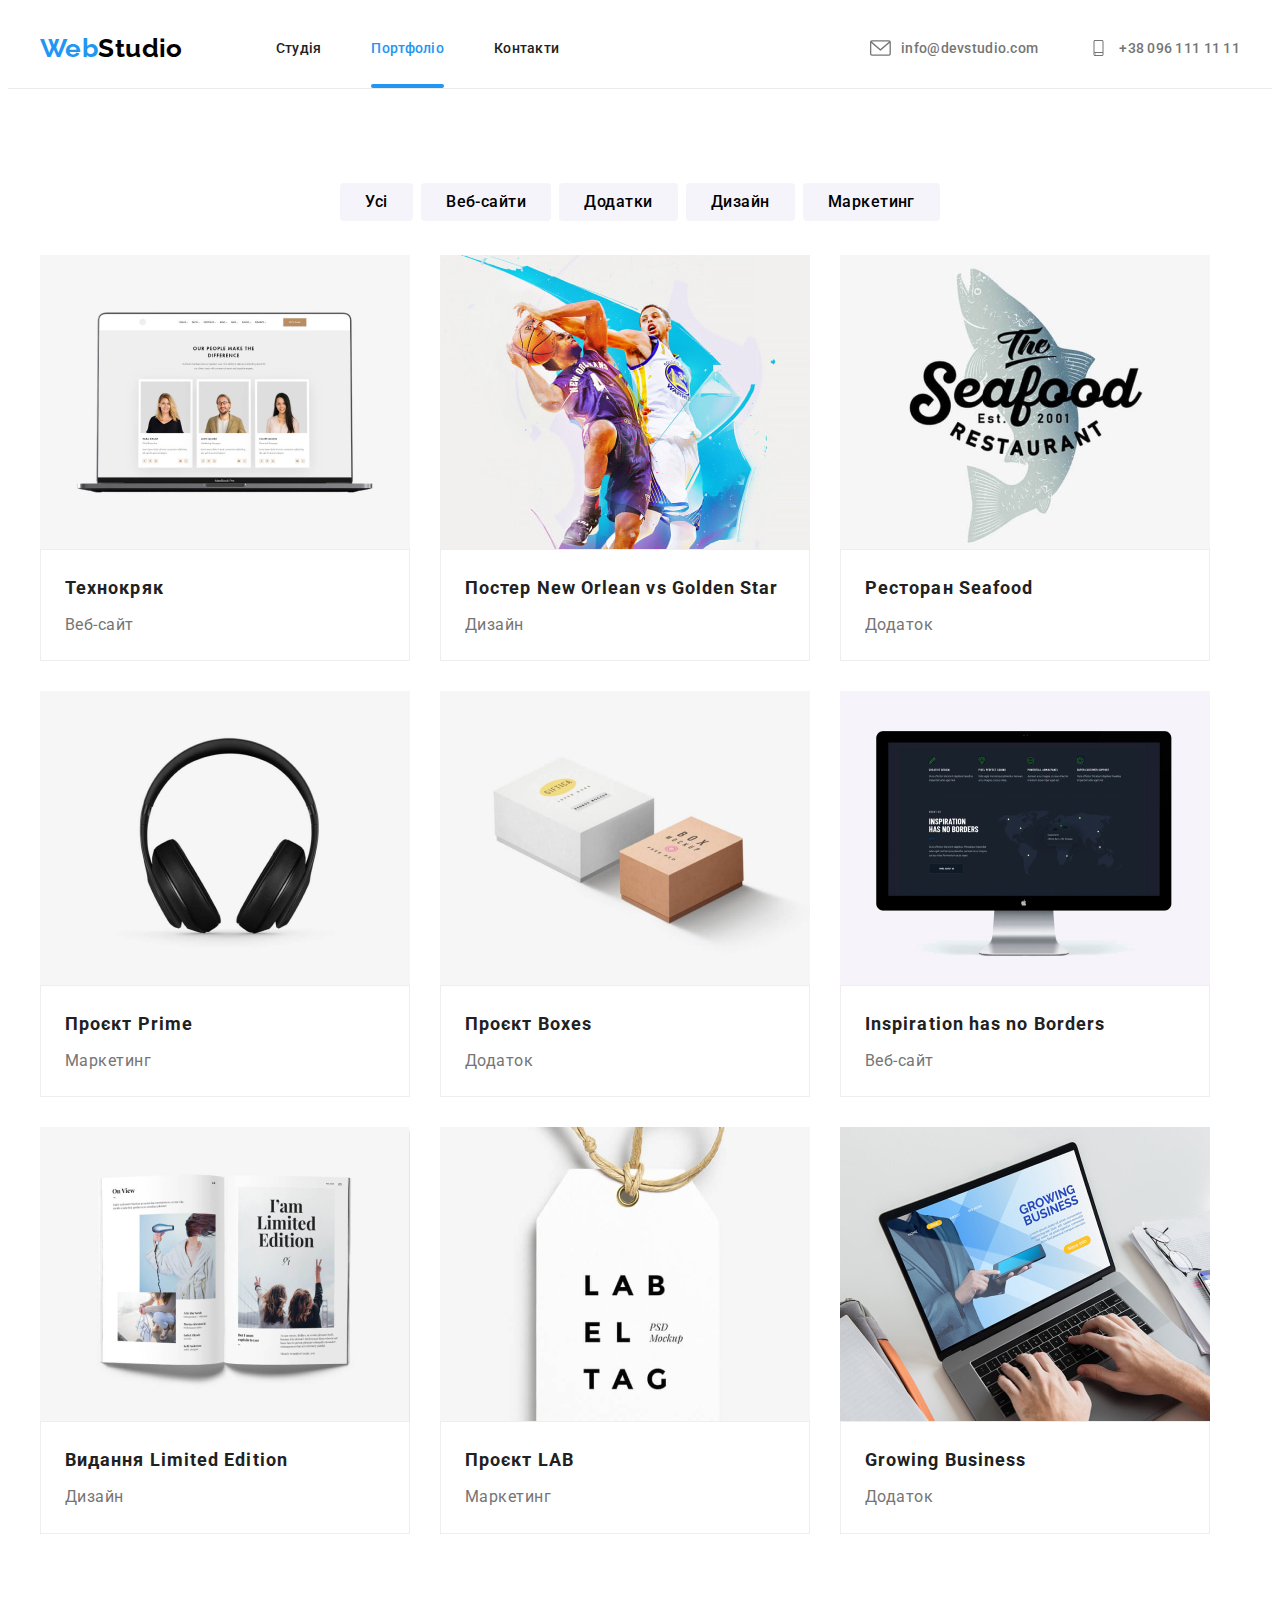
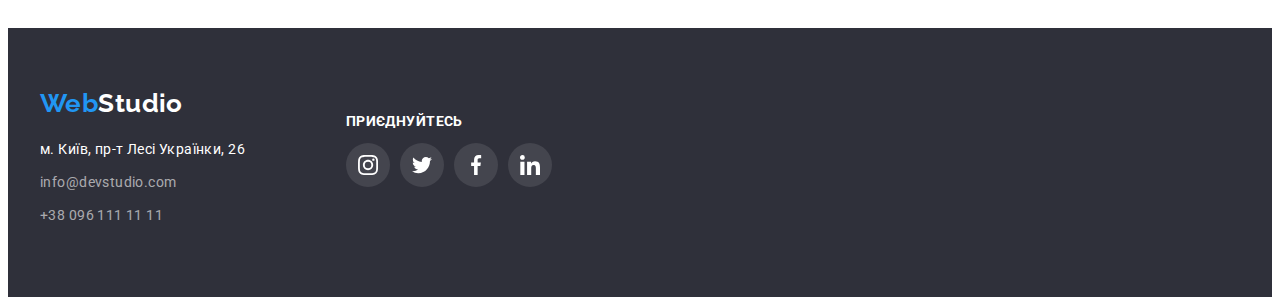
==== portfolio.html @ 06c4e4e8 "дз, фін редакція, виправляє помилки попередніх дз" ====
<!DOCTYPE html>
<html lang="uk">
  <head>
    <meta charset="UTF-8" />
    <meta http-equiv="X-UA-Compatible" content="IE=edge" />
    <meta name="viewport" content="width=device-width, initial-scale=1.0" />
    <title>Студія</title>

    <link rel="preconnect" href="https://fonts.googleapis.com" />
    <link rel="preconnect" href="https://fonts.gstatic.com" crossorigin />
    <link
      href="https://fonts.googleapis.com/css2?family=Raleway:wght@700&family=Roboto:wght@400;500;700;900&display=swap"
      rel="stylesheet"
    />
    <link
      rel="stylesheet"
      href="https://cdnjs.cloudflare.com/ajax/libs/modern-normalize/1.1.0/modern-normalize.min.css"
      integrity="sha512-wpPYUAdjBVSE4KJnH1VR1HeZfpl1ub8YT/NKx4PuQ5NmX2tKuGu6U/JRp5y+Y8XG2tV+wKQpNHVUX03MfMFn9Q=="
      crossorigin="anonymous"
      referrerpolicy="no-referrer"
    />
    <link rel="stylesheet" href="./css/styles.css" />
  </head>
  <body>
    <!--Header-->

    <header class="header">
      <div class="container">
        <a href="./index.html" lang="en" class="logo"><span class="logo-span">Web</span>Studio</a>
        <nav>
          <ul class="nav-list ul">
            <li class="item"><a href="./index.html" class="nav-list-link">Студія</a></li>
            <li class="item">
              <a href="./portfolio.html" class="nav-list-link-active">Портфоліо</a>
            </li>
            <li class="item"><a href="" class="nav-list-link">Контакти</a></li>
          </ul>
        </nav>

        <!--E-mail + Tel-->

        <ul class="contact-list ul">
          <li class="item email">
            <a href="mailto:info@devstudio.com" class="contact-list-link">
              <svg class="icon-contacts-envelope">
                <use href="./images/icons.svg#icon-contacts-envelope"></use>
              </svg>
              info@devstudio.com</a
            >
          </li>
          <li class="item phone">
            <a href="tel:+380961111111" class="contact-list-link">
              <svg class="icon-contacts-smartphone">
                <use href="./images/icons.svg#icon-contacts-smartphone"></use>
              </svg>
              +38 096 111 11 11</a
            >
          </li>
        </ul>
      </div>
    </header>

    <main>
      <section class="section">
        <div class="container">
          <ul class="filter-buttons ul">
            <li class="list"><button class="button-list" type="button">Усі</button></li>
            <li class="list"><button class="button-list" type="button">Веб-сайти</button></li>
            <li class="list"><button class="button-list" type="button">Додатки</button></li>
            <li class="list"><button class="button-list" type="button">Дизайн</button></li>
            <li class="list"><button class="button-list" type="button">Маркетинг</button></li>
          </ul>

          <h1 class="our-projects-hide">Наші проєкти</h1>
          <ul class="gallery ul">
            <li class="gallery-li">
              <a href="" class="card">
                <div class="thumb">
                  <img class="picture" src="./images/profiles.jpg" alt="Профайли" width="370" />
                  <p class="pic-text">
                    Ресурс пропонує комплексні пропозиції з різним рівнем функціоналу та сервісів.
                    Все це дозволить відвідувачу отримати вичерпні відомості про компанію чи
                    приватну особу.
                  </p>
                </div>
                <div class="frame">
                  <h2 class="name-of-project">Технокряк</h2>
                  <p class="type-of-project">Веб-сайт</p>
                </div>
              </a>
            </li>

            <li class="gallery-li">
              <a href="" class="card">
                <div class="thumb">
                  <img
                    class="picture"
                    src="./images/basketball.jpg"
                    alt="Гра в баскетбол"
                    width="370"
                  />
                  <p class="pic-text">
                    Ресурс пропонує комплексні пропозиції з різним рівнем функціоналу та сервісів.
                    Все це дозволить відвідувачу отримати вичерпні відомості про компанію чи
                    приватну особу.
                  </p>
                </div>
                <div class="frame">
                  <h2 class="name-of-project">Постер New Orlean vs Golden Star</h2>
                  <p class="type-of-project">Дизайн</p>
                </div>
              </a>
            </li>

            <li class="gallery-li">
              <a href="" class="card">
                <div class="thumb">
                  <img
                    class="picture"
                    src="./images/fish-sign.jpg"
                    alt="Логотип Риба"
                    width="370"
                  />
                  <p class="pic-text">
                    Ресурс пропонує комплексні пропозиції з різним рівнем функціоналу та сервісів.
                    Все це дозволить відвідувачу отримати вичерпні відомості про компанію чи
                    приватну особу.
                  </p>
                </div>
                <div class="frame">
                  <h2 class="name-of-project">Ресторан Seafood</h2>
                  <p class="type-of-project">Додаток</p>
                </div>
              </a>
            </li>
            <li class="gallery-li">
              <a href="" class="card">
                <div class="thumb">
                  <img class="picture" src="./images/headphones.jpg" alt="Навушники" width="370" />
                  <p class="pic-text">
                    Ресурс пропонує комплексні пропозиції з різним рівнем функціоналу та сервісів.
                    Все це дозволить відвідувачу отримати вичерпні відомості про компанію чи
                    приватну особу.
                  </p>
                </div>
                <div class="frame">
                  <h2 class="name-of-project">Проєкт Prime</h2>
                  <p class="type-of-project">Маркетинг</p>
                </div>
              </a>
            </li>
            <li class="gallery-li">
              <a href="" class="card">
                <div class="thumb">
                  <img class="picture" src="./images/boxes.jpg" alt="Коробки" width="370" />
                  <p class="pic-text">
                    Ресурс пропонує комплексні пропозиції з різним рівнем функціоналу та сервісів.
                    Все це дозволить відвідувачу отримати вичерпні відомості про компанію чи
                    приватну особу.
                  </p>
                </div>
                <div class="frame">
                  <h2 class="name-of-project">Проєкт Boxes</h2>
                  <p class="type-of-project">Додаток</p>
                </div>
              </a>
            </li>
            <li class="gallery-li">
              <a href="" class="card">
                <div class="thumb">
                  <img class="picture" src="./images/screen.jpg" alt="Монітор" width="370" />
                  <p class="pic-text">
                    Ресурс пропонує комплексні пропозиції з різним рівнем функціоналу та сервісів.
                    Все це дозволить відвідувачу отримати вичерпні відомості про компанію чи
                    приватну особу.
                  </p>
                </div>
                <div class="frame">
                  <h2 class="name-of-project">Inspiration has no Borders</h2>
                  <p class="type-of-project">Веб-сайт</p>
                </div>
              </a>
            </li>
            <li class="gallery-li">
              <a href="" class="card">
                <div class="thumb">
                  <img class="picture" src="./images/book.jpg" alt="Розгорнута книга" width="370" />
                  <p class="pic-text">
                    Ресурс пропонує комплексні пропозиції з різним рівнем функціоналу та сервісів.
                    Все це дозволить відвідувачу отримати вичерпні відомості про компанію чи
                    приватну особу.
                  </p>
                </div>
                <div class="frame">
                  <h2 class="name-of-project">Видання Limited Edition</h2>
                  <p class="type-of-project">Дизайн</p>
                </div>
              </a>
            </li>
            <li class="gallery-li">
              <a href="" class="card">
                <div class="thumb">
                  <img class="picture" src="./images/label.jpg" alt="Паперова лейба" width="370" />
                  <p class="pic-text">
                    Ресурс пропонує комплексні пропозиції з різним рівнем функціоналу та сервісів.
                    Все це дозволить відвідувачу отримати вичерпні відомості про компанію чи
                    приватну особу.
                  </p>
                </div>
                <div class="frame">
                  <h2 class="name-of-project">Проєкт LAB</h2>
                  <p class="type-of-project">Маркетинг</p>
                </div>
              </a>
            </li>
            <li class="gallery-li">
              <a href="" class="card">
                <div class="thumb">
                  <img
                    class="picture"
                    src="./images/laptop-project.jpg"
                    alt="Ноутбук за яким працюють"
                    width="370"
                  />
                  <p class="pic-text">
                    Ресурс пропонує комплексні пропозиції з різним рівнем функціоналу та сервісів.
                    Все це дозволить відвідувачу отримати вичерпні відомості про компанію чи
                    приватну особу.
                  </p>
                </div>
                <div class="frame">
                  <h2 class="name-of-project">Growing Business</h2>
                  <p class="type-of-project">Додаток</p>
                </div>
              </a>
            </li>
          </ul>
        </div>
      </section>
    </main>

    <footer class="footer-part">
      <div class="container">
        <div class="container-one list">
          <a href="./index.html" lang="en" class="logo">
            <span class="logo-span">Web</span>Studio</a
          >
          <address>
            <ul class="contact-down-list ul">
              <li>
                <a
                  class="contact-down-list-link"
                  href="https://goo.gl/maps/1SYnQdsRhisQ9rk5A"
                  target="_blank"
                  rel="noopener noreferrer"
                >
                  <span class="address-link">м. Київ, пр-т Лесі Українки, 26</span></a
                >
              </li>
              <li>
                <a class="contact-down-list-link" href="mailto:info@devstudio.com"
                  >info@devstudio.com</a
                >
              </li>
              <li>
                <a class="contact-down-list-link" href="tel:+380961111111">+38 096 111 11 11</a>
              </li>
            </ul>
          </address>
        </div>

        <div class="container-two list">
          <p>Приєднуйтесь</p>
          <ul class="sl-ul">
            <li class="sl-li">
              <a href="" class="link">
                <svg class="social-icon footer">
                  <use href="./images/icons.svg#sn-instagram"></use>
                </svg>
              </a>
            </li>
            <li class="sl-li">
              <a href="" class="link">
                <svg class="social-icon footer">
                  <use href="./images/icons.svg#sn-twitter"></use>
                </svg>
              </a>
            </li>
            <li class="sl-li">
              <a href="" class="link">
                <svg class="social-icon footer">
                  <use href="./images/icons.svg#sn-facebook"></use>
                </svg>
              </a>
            </li>
            <li class="sl-li">
              <a href="" class="link">
                <svg class="social-icon footer">
                  <use href="./images/icons.svg#sn-linkedin"></use>
                </svg>
              </a>
            </li>
          </ul>
        </div>
      </div>
    </footer>
  </body>
</html>
---- css/styles.css ----
:root {
--main-text-color: #212121;
--submain-text-color: #757575;
--accent-color: #2196F3;
--white-color: #FFFFFF;
--overlay-color: rgba(47, 48, 58, 0.4);
--social-link-color: #AFB1B8;
--backdrop: rgba(0, 0, 0, 0.2);

--hero-footer-background-color: #2F303A;
--team-buttons-background-color: #F5F4FA;
}

body {
    background-color: var(--white-color);
    color: var(--main-text-color);
    font-family: Roboto, sans-serif;
    font-size: 14px;
    letter-spacing: 0.03em;
    font-weight: 400;
}

/* Utilities */

.header {
    /* outline: 1px solid #ECECEC; */
    border-bottom: 1px solid #ECECEC;
}

.ul {
    margin: 0;
    padding: 0;
}

.container {
    /* display: flex; */
    margin-left: auto;
    margin-right: auto;
    padding: 0 15px;
    width: 1200px; 
    /* border-bottom: 1px solid #ECECEC; */
}

h1, h2, h3 {
    margin-top: 0;
    margin-bottom: 0;
}

ul {
    list-style: none;
}

.section {
    padding-top: 94px;
    padding-bottom: 94px;
}

/* Header */

.header .container {
    align-items: center; 
    display: flex;
    margin-bottom: 0;
}

/* Logo */

.logo{
    margin-right: 93px;
}

.logo, .logo-span {
    font-family: Raleway, sans-serif;
    color: #000000;
    font-weight: 700;
    font-size: 26px;
    line-height: 1.19;
    text-decoration: none;  
}
.logo-span {
    color: var(--accent-color);
}

/* Site nav */
.nav-list {
    display: flex;
}

.nav-list .item +.item {
    margin-left: 50px;
}

.nav-list-link:hover,
.nav-list-link:focus {
    color: var(--accent-color);
}

.nav-list-link, 
.nav-list-link-active, 
.contact-list-link {
    display: block;
    padding-top: 32px;
    padding-bottom: 32px;


    color: inherit;
    font-weight: 500;
    font-size: 14px;
    line-height: 1.17;
    letter-spacing: 0.02em;
    text-decoration: none;

    transition: color 250ms cubic-bezier(0.4, 0, 0.2, 1);
}

.contact-list{
    display: flex;
    margin-left: auto;
}

.contact-list .item+.item {
    margin-left: 50px;
}

.contact-list-link:hover, 
.contact-list-link:focus,
.nav-list-link-active{
    color: var(--accent-color);
}

.contact-list-link {
    color: var(--submain-text-color);
}

/* Нижня полоска декору меню */

.nav-list-link-active {
    position: relative;
}

.nav-list-link-active::after {
    content: "";
    display: block;

    position: absolute;
    bottom: 0;
    width: 100%;
    height: 4px;
    border-radius: 4px;

    background-color: var(--accent-color);
}

/* E-mail+Tel */

.contact-list-link {
    display: flex;
    align-items: center;
}

.icon-contacts-envelope,
.icon-contacts-smartphone {
    margin-right: 10px;
    width: 21px;
    height: 16px;
    fill: currentColor;
    text-align: center;

    /* outline: 1px solid black; */
}

/* Через Before */

/* .email::before {
    display: inline-block;
    content: "";
    width: 100px;
    height: 100px;
    margin-right: 10px;
    background-image: url("../images/SVG/contacts-envelope.svg");
    background-size: contain;
    background-repeat: no-repeat;
    outline: 1px solid black;
} */


/* Main-Top */
.hero {
    padding-top: 200px;
    padding-bottom: 200px;

    background-color: var(--hero-footer-background-color);
    text-align: center;

    max-width: 1600px;
    height: 600px;
    margin-left: auto;
    margin-right: auto;

    background-image: linear-gradient(to right, var(--overlay-color), var(--overlay-color)), url("../images/hero-img.jpg");
    background-repeat: no-repeat;
    background-position: center;
    background-size: cover;

/* outline: 10px solid black; */

}    
.hero-title {
    color: var(--white-color);  
    font-weight: 900;
    font-size: 44px;
    line-height: 1.36;
    letter-spacing: 0.06em;
    text-transform: uppercase;
}
.hero-button {
    background-color: var(--accent-color);
    min-width: 216px;
    padding: 10px 32px;     
    box-shadow: 0px 4px 4px rgba(0, 0, 0, 0.15);
    border-radius: 4px;
    
    font-family: inherit;
    color: var(--white-color);
    text-align: center;
    font-weight: 700;
    font-size: 16px;
    line-height: 1.88;
    letter-spacing: 0.06em;
    cursor: pointer;
}

/* Advantages */
.section.advantages {
    padding-bottom: 0;
}

.title-hide, .our-projects-hide {
    display: none;
}
.advantages .title {
    margin-bottom: 10px;

    color: var(--main-text-color);
    font-weight: 700;
    font-size: 14px;
    line-height: 1.14;
    text-transform: uppercase;
}

.description {
    margin-bottom: 0;
    color: var(--submain-text-color);
    font-size: 14px;
    line-height: 1.71;
}

.advantages-list {
    display: flex;
}

.advantages .description {
    margin-top: 10px;
}

.advantages-svg {
    display: flex;
    height: 120px;
    justify-content: center;
    align-items: center;
    margin-bottom: 25px;
    background-color: var(--team-buttons-background-color);
    border-radius: 4px;
    filter: drop-shadow(0px 4px 4px rgba(0, 0, 0, 0.25));
}

.advantages-list .item+.item {
    margin-left: 30px;
}

/* Duty+Team */
.duty-title, .our-team-title {
    padding-bottom: 50px;

    text-align: center;
    font-weight: 700;
    font-size: 36px;
    line-height: 1.17;
    color: var(--main-text-color);
}
.duty-immages {
    display: flex;
}
.duty-immages .item+.item,
.team-list .team+.team {
    margin-left: 30px;    
}

/* Team */
.our-team {
    color: var(--main-text-color);
    background-color: var(--team-buttons-background-color);
    text-align: center;
}

.team-list {
    display: flex;
}

.our-team .name {
    margin-top: 30px;
}
.position {
    margin-top: 10px;
    margin-bottom: 20px;

    font-weight: 500;
    font-size: 16px;
    line-height: 1.19;  
    letter-spacing: 0.03em;
    color: var(--submain-text-color);
    /* border-bottom: 1px solid black; */
}
.team {
    background-color: var(--white-color);
    border-radius: 0px 0px 4px 4px;
    box-shadow: 0px 4px 4px rgba(0, 0, 0, 0.25);
}


/* 4 social links */

.sl-ul {
    display: flex;    
    justify-content: center;
    margin-bottom: 30px;
    padding: 0;
}

.sl-li+.sl-li {
    margin-left: 10px;
}

.sl-li {
    display: flex;
    align-items: center;
    justify-content: center;

    width: 44px;
    height: 44px;

    border-radius: 50%;
}

.social-icon {
    display: flex;
    align-items: center;
    width: 20px;
    height: 20px;
    fill: var(--social-link-color);
}

.social-icon.footer {
    width: 20px;
    height: 20px;
    fill: var(--white-color);
}

.footer-part .sl-li {
    background: rgba(255, 255, 255, 0.1);
}


/* 4 social links - hover */

.sl-li{
    transition: fill 250ms cubic-bezier(0.4, 0, 0.2, 1);
    transition: background-color 250ms cubic-bezier(0.4, 0, 0.2, 1);
}

.sl-li:hover,
.sl-li:focus {
    background-color: var(--accent-color);    
}

.sl-li:hover .social-icon,
.sl-li:focus .social-icon{
    fill: var(--white-color);    
}

/* Clients' logo */

.section-title {
    font-weight: 700;
    font-size: 36px;
    line-height: 1.16;
    text-align: center;
    letter-spacing: 0.03em;
 
    padding-bottom: 50px;
}

.logo-ul {
        display: flex;
        justify-content: center;
        margin:0;
        padding:0;
}

.logo-li+.logo-li{
    margin-left: 30px;
}

.logo-li {
    display: flex;
    align-items: center;
    justify-content: center;
        
    width: 170px;
    height: 92px;
    border: 1px solid var(--social-link-color);
    border-radius: 4px;
    transition: border 250ms cubic-bezier(0.4, 0, 0.2, 1);
}

.logo-svg {
    transition: fill 250ms cubic-bezier(0.4, 0, 0.2, 1);
}

.logo-li .link{
    display: flex;
    justify-content: center;
    align-items: center;

    fill: var(--social-link-color);
    width: 100%;
    height: 100%; 
}

.logo-li:hover .logo-svg,
.logo-li:focus .logo-svg {
    fill: var(--accent-color); 
}

.logo-li:hover,
.logo-li:focus {
border: 1px solid var(--accent-color);
    display: flex;
    align-items: center;    
}

/* Footer */

.footer-part{
    display: flex;
    background-color: var(--hero-footer-background-color);    
}

.container .list+.list {
    margin-left: 70px;
}

.footer-part .container {
    display: flex;
    margin-bottom: 60px;
}

.footer-part .logo {
    display:inline-block;
    margin-top: 60px;
    margin-bottom: 20px;

    color: var(--white-color);
}

/* Footer - тел,емейл,адреса */

.contact-down-list-link {
    display: inline-block;
    margin-bottom: 9px;

    font-style: normal;
    font-weight: inherit;
    font-size: 14px;
    line-height: 1.71;
    letter-spacing: 0.03em;
    color: rgba(255, 255, 255, 0.6);
    text-decoration: none;  
    
    transition: color 250ms cubic-bezier(0.4, 0, 0.2, 1);
}

.address-link {
    color: var(--white-color);
    transition: color 250ms cubic-bezier(0.4, 0, 0.2, 1);
}

.contact-down-list-link:hover,
.contact-down-list-link:focus{
    color: var(--accent-color);
}

.address-link:hover,
.address-link:focus {
    color: var(--accent-color);
}

/* Footer - 2й стовпчик */

.container-two {
    font-weight: 700;
    font-size: 14px;
    line-height: 1.14;
    letter-spacing: 0.03em;
    text-transform: uppercase;
    color: var(--white-color);

    margin-top: 72px;
}

/* Portfolio */

.filter-buttons {
    display: flex;
    justify-content: center;
    padding-bottom: 34px;
    }

.filter-buttons .list+.list {
    margin-left: 8px;
}

.button-list {
    min-width: 73px;    
    padding: 6px 25px;
    
    background-color: var(--team-buttons-background-color);
    font-family: inherit;
    font-weight: 500;
    font-size: 16px;
    line-height: 1.62;
    text-align: center;
    letter-spacing: 0.03em;
    border: inherit;
    border-radius: 4px;
    transition: box-shadow 250ms cubic-bezier(0.4, 0, 0.2, 1);
}

.button-list:hover,
.button-list:focus {
    background-color: var(--accent-color);
    color: var(--white-color);
    cursor: pointer;
    box-shadow:0px 4px 4px rgba(0, 0, 0, 0.25);
}

/* 9 items */

.gallery {
    display: flex;
    flex-wrap: wrap;    
}

.card {
    text-decoration: none;
    color: inherit;
}

/* Ділимо на 3 секції через -15px */
.gallery {
    margin:-15px; 
}
.gallery-li {
    margin: 15px;
    transition: box-shadow 250ms cubic-bezier(0.4, 0, 0.2, 1);
    /* в лішку, а не в хувер, щоб в 2 сторони був box-shadow */
}

.gallery-li:hover, 
.gallery-li:focus {
    box-shadow:0px 4px 4px rgba(0, 0, 0, 0.25);
}

/* Ділимо на 3 секції через nth child */

/* .gallery-li+.gallery-li {
    margin-left: 30px;
    margin-bottom: 30px;
}
.gallery-li:nth-child(3n+1) {
    margin-left: 0;
}
.gallery-li:nth-last-child(-n+3) {
    margin-bottom: 0;
} */

.frame {
    border: 1px solid #EEEEEE;
    /* margin-top: -5px; */
    padding: 20px 24px;
}

.name-of-project {
    font-weight: 700;
    font-size: 18px;
    line-height: 2;
    letter-spacing: 0.06em;
}

.type-of-project {
    margin-top: 4px;
    margin-bottom: 0;

    font-size: 16px;
    line-height: 1.88;
    letter-spacing: 0.03em;
    color: var(--submain-text-color);
}

/* Модальне вікно на index */

.backdrop {    
    position: fixed;  
    opacity: 1;
    top: 0;
    left: 0;
    width: 100%;
    height: 100%;
    background-color: var(--backdrop);
    transition: opacity 250ms cubic-bezier(0.4, 0, 0.2, 1); /* фон+вікно виринає м"яко */
}

.backdrop.is-hidden {
    opacity: 0;
    pointer-events: none;
    visibility: hidden;    
}
.backdrop.is-hidden .modal {    
    transform: translate(-50%, -50%) scale(1.1);
}

.modal {
    position: absolute;
    top: 50%;
    left: 50%;
    transform: translate(-50%, -50%) scale(1);
    transition: transform 250ms cubic-bezier(0.4, 0, 0.2, 1);
        
    width: 528px;
    height: 581px;
    padding: 15px;    
    box-shadow: 0px 1px 3px rgba(0, 0, 0, 0.12), 0px 1px 1px rgba(0, 0, 0, 0.14), 0px 2px 1px rgba(0, 0, 0, 0.2);
    border-radius: 4px;
    background-color: var(--white-color);
}

.btn-close {
    position: absolute;

    display: flex;
    justify-content: center;
    align-items: center;

    top: 8px;
    right: 8px;
    width: 30px;
    height: 30px;
    background-color: var(--white-color);
    border: 1px solid rgba(0, 0, 0, 0.1);
    border-radius: 50%;
    cursor: pointer;
}

/* Ефект виїзду карточки в Портфоліо */
.thumb {    
    position: relative;
    overflow: hidden;  
    height: 294px;  
}

.thumb > .pic-text {
    display: flex;
    align-items: center;

    position: absolute;
    height: 100%;
    top: 0;
    right: 0;
    margin: 0;
    padding: 63px 24px;
    
    font-family: 'Roboto';
    font-size: 18px;
    line-height: 1.56;
    letter-spacing: 0.03em;
    color: var(--white-color);

    transform: translateY(100%);
 /* transform: translateX(-100%); виїжджає збоку  */
    transition: transform 250ms cubic-bezier(0.4, 0, 0.2, 1);
    background-color: rgba(33, 150, 243, 0.9);
}

.gallery-li:hover .pic-text {
    transform: translateY(0);
}
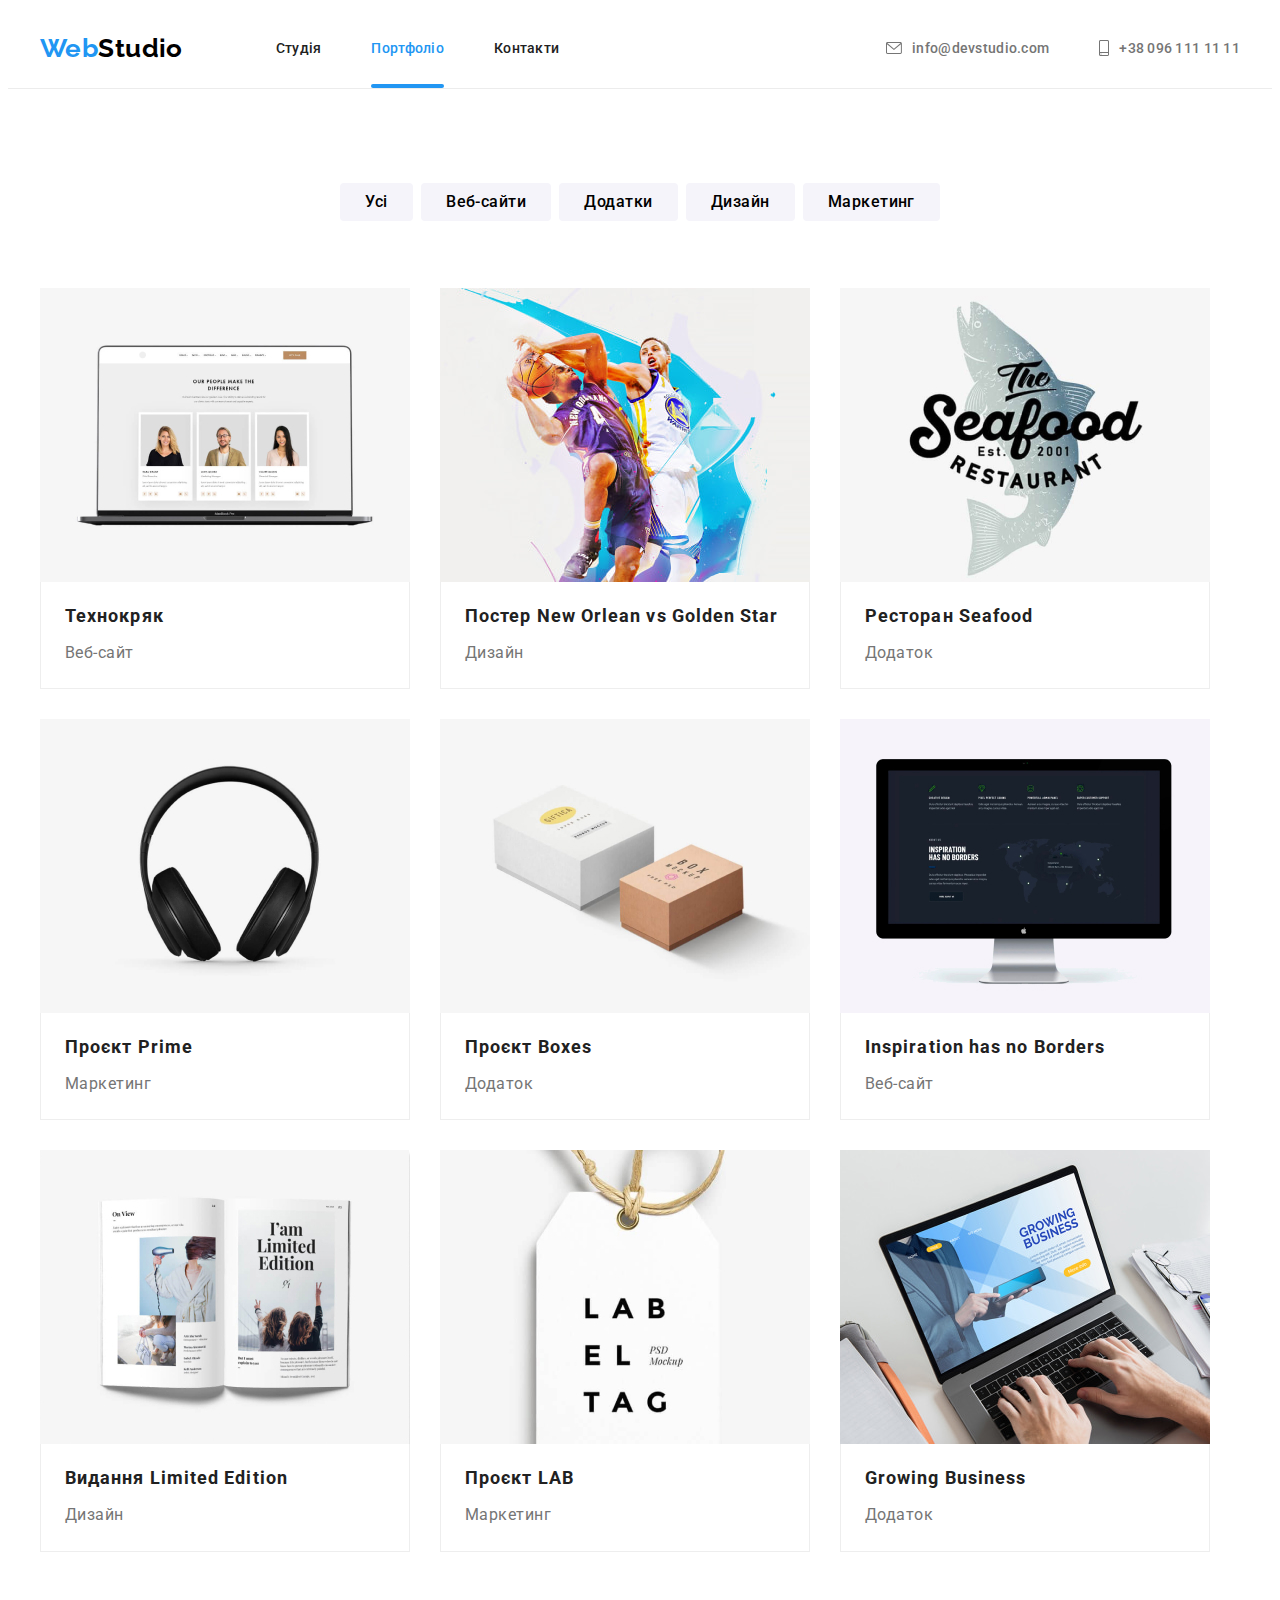
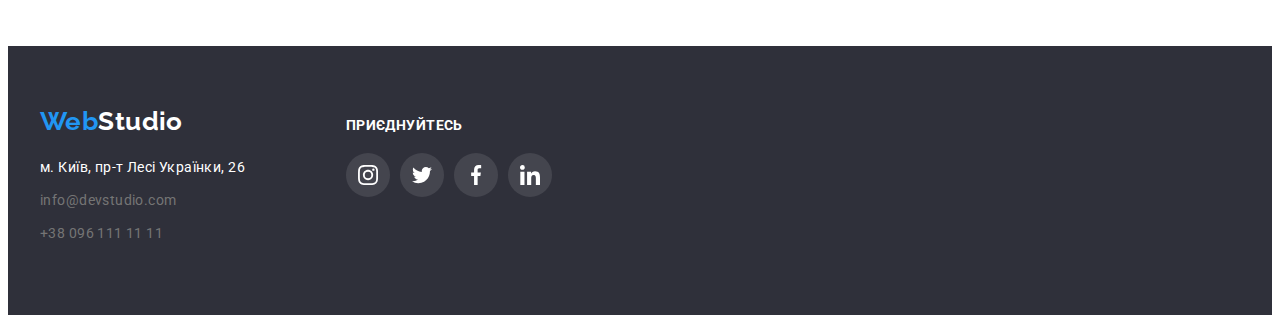
==== commit 8dca3398: "виправляє помилки" ====
--- a/portfolio.html
+++ b/portfolio.html
@@ -28,7 +28,7 @@
       <div class="container">
         <a href="./index.html" lang="en" class="logo"><span class="logo-span">Web</span>Studio</a>
         <nav>
-          <ul class="nav-list ul">
+          <ul class="nav-list">
             <li class="item"><a href="./index.html" class="nav-list-link">Студія</a></li>
             <li class="item">
               <a href="./portfolio.html" class="nav-list-link-active">Портфоліо</a>
@@ -39,10 +39,10 @@
 
         <!--E-mail + Tel-->
 
-        <ul class="contact-list ul">
+        <ul class="contact-list">
           <li class="item email">
             <a href="mailto:info@devstudio.com" class="contact-list-link">
-              <svg class="icon-contacts-envelope">
+              <svg class="icon-contacts-envelope" width="16px" height="12px">
                 <use href="./images/icons.svg#icon-contacts-envelope"></use>
               </svg>
               info@devstudio.com</a
@@ -50,7 +50,7 @@
           </li>
           <li class="item phone">
             <a href="tel:+380961111111" class="contact-list-link">
-              <svg class="icon-contacts-smartphone">
+              <svg class="icon-contacts-smartphone" width="10px" height="16px">
                 <use href="./images/icons.svg#icon-contacts-smartphone"></use>
               </svg>
               +38 096 111 11 11</a
@@ -63,7 +63,7 @@
     <main>
       <section class="section">
         <div class="container">
-          <ul class="filter-buttons ul">
+          <ul class="filter-buttons">
             <li class="list"><button class="button-list" type="button">Усі</button></li>
             <li class="list"><button class="button-list" type="button">Веб-сайти</button></li>
             <li class="list"><button class="button-list" type="button">Додатки</button></li>
@@ -72,9 +72,9 @@
           </ul>
 
           <h1 class="our-projects-hide">Наші проєкти</h1>
-          <ul class="gallery ul">
-            <li class="gallery-li">
-              <a href="" class="card">
+          <ul class="gallery">
+            <li class="gallery-li">
+              <a href="" class="link">
                 <div class="thumb">
                   <img class="picture" src="./images/profiles.jpg" alt="Профайли" width="370" />
                   <p class="pic-text">
@@ -91,7 +91,7 @@
             </li>
 
             <li class="gallery-li">
-              <a href="" class="card">
+              <a href="" class="link">
                 <div class="thumb">
                   <img
                     class="picture"
@@ -113,7 +113,7 @@
             </li>
 
             <li class="gallery-li">
-              <a href="" class="card">
+              <a href="" class="link">
                 <div class="thumb">
                   <img
                     class="picture"
@@ -134,7 +134,7 @@
               </a>
             </li>
             <li class="gallery-li">
-              <a href="" class="card">
+              <a href="" class="link">
                 <div class="thumb">
                   <img class="picture" src="./images/headphones.jpg" alt="Навушники" width="370" />
                   <p class="pic-text">
@@ -150,7 +150,7 @@
               </a>
             </li>
             <li class="gallery-li">
-              <a href="" class="card">
+              <a href="" class="link">
                 <div class="thumb">
                   <img class="picture" src="./images/boxes.jpg" alt="Коробки" width="370" />
                   <p class="pic-text">
@@ -166,7 +166,7 @@
               </a>
             </li>
             <li class="gallery-li">
-              <a href="" class="card">
+              <a href="" class="link">
                 <div class="thumb">
                   <img class="picture" src="./images/screen.jpg" alt="Монітор" width="370" />
                   <p class="pic-text">
@@ -182,7 +182,7 @@
               </a>
             </li>
             <li class="gallery-li">
-              <a href="" class="card">
+              <a href="" class="link">
                 <div class="thumb">
                   <img class="picture" src="./images/book.jpg" alt="Розгорнута книга" width="370" />
                   <p class="pic-text">
@@ -198,7 +198,7 @@
               </a>
             </li>
             <li class="gallery-li">
-              <a href="" class="card">
+              <a href="" class="link">
                 <div class="thumb">
                   <img class="picture" src="./images/label.jpg" alt="Паперова лейба" width="370" />
                   <p class="pic-text">
@@ -214,7 +214,7 @@
               </a>
             </li>
             <li class="gallery-li">
-              <a href="" class="card">
+              <a href="" class="link">
                 <div class="thumb">
                   <img
                     class="picture"
@@ -238,6 +238,8 @@
         </div>
       </section>
     </main>
+
+    <!--Футер-->
 
     <footer class="footer-part">
       <div class="container">
@@ -246,7 +248,7 @@
             <span class="logo-span">Web</span>Studio</a
           >
           <address>
-            <ul class="contact-down-list ul">
+            <ul class="contact-down-list">
               <li>
                 <a
                   class="contact-down-list-link"
--- a/css/styles.css
+++ b/css/styles.css
@@ -23,31 +23,31 @@
 /* Utilities */
 
 .header {
-    /* outline: 1px solid #ECECEC; */
     border-bottom: 1px solid #ECECEC;
 }
 
-.ul {
+.container {
+    /* display: flex; */
+    margin: auto;
+    padding: 0 15px;
+    max-width: 1200px; 
+    /* border-bottom: 1px solid #ECECEC; */
+}
+
+h1, h2, h3, p {
+    margin-top: 0;
+    margin-bottom: 0;
+}
+
+ul {
+    list-style: none;
     margin: 0;
     padding: 0;
 }
 
-.container {
-    /* display: flex; */
-    margin-left: auto;
-    margin-right: auto;
-    padding: 0 15px;
-    width: 1200px; 
-    /* border-bottom: 1px solid #ECECEC; */
-}
-
-h1, h2, h3 {
-    margin-top: 0;
-    margin-bottom: 0;
-}
-
-ul {
-    list-style: none;
+a {
+    text-decoration: none;
+    color: currentColor;
 }
 
 .section {
@@ -160,9 +160,7 @@
 
 .icon-contacts-envelope,
 .icon-contacts-smartphone {
-    margin-right: 10px;
-    width: 21px;
-    height: 16px;
+    margin-right: 10px; 
     fill: currentColor;
     text-align: center;
 
@@ -186,6 +184,10 @@
 
 /* Main-Top */
 .hero {
+    max-width: 1600px;
+    max-height: 600px;
+    margin: auto;
+
     padding-top: 200px;
     padding-bottom: 200px;
 
@@ -212,12 +214,17 @@
     line-height: 1.36;
     letter-spacing: 0.06em;
     text-transform: uppercase;
+
+    margin-bottom: 30px;
+        
+    max-width: 696px;
+    margin-left: auto;
+    margin-right: auto;
 }
 .hero-button {
     background-color: var(--accent-color);
     min-width: 216px;
     padding: 10px 32px;     
-    box-shadow: 0px 4px 4px rgba(0, 0, 0, 0.15);
     border-radius: 4px;
     
     font-family: inherit;
@@ -228,15 +235,22 @@
     line-height: 1.88;
     letter-spacing: 0.06em;
     cursor: pointer;
+
+    border-color: transparent;
 }
 
 /* Advantages */
+
+.advantages {
+    padding-bottom: 0px;
+}
+
 .section.advantages {
     padding-bottom: 0;
 }
 
 .title-hide, .our-projects-hide {
-    display: none;
+    visibility: hidden;
 }
 .advantages .title {
     margin-bottom: 10px;
@@ -259,9 +273,18 @@
     display: flex;
 }
 
-.advantages .description {
-    margin-top: 10px;
-}
+.advantages-list .item {
+    margin-right: 30px;
+}
+
+.advantages-list .item:nth-last-child(1) {
+    margin-right: 0px;
+}
+
+/* Альтернативний марджин в 1му рядку: все окрім останнього */
+/* .advantages-list .item:not(:last-child) {
+    margin-right: 30px;
+} */
 
 .advantages-svg {
     display: flex;
@@ -271,7 +294,7 @@
     margin-bottom: 25px;
     background-color: var(--team-buttons-background-color);
     border-radius: 4px;
-    filter: drop-shadow(0px 4px 4px rgba(0, 0, 0, 0.25));
+    /* filter: drop-shadow(0px 4px 4px rgba(0, 0, 0, 0.25)); */
 }
 
 .advantages-list .item+.item {
@@ -297,6 +320,11 @@
 }
 
 /* Team */
+.details {
+    padding-top: 30px;
+    padding-bottom: 30px;
+}
+
 .our-team {
     color: var(--main-text-color);
     background-color: var(--team-buttons-background-color);
@@ -308,8 +336,9 @@
 }
 
 .our-team .name {
-    margin-top: 30px;
-}
+    font-weight: 500;
+}
+
 .position {
     margin-top: 10px;
     margin-bottom: 20px;
@@ -319,8 +348,8 @@
     line-height: 1.19;  
     letter-spacing: 0.03em;
     color: var(--submain-text-color);
-    /* border-bottom: 1px solid black; */
-}
+}
+
 .team {
     background-color: var(--white-color);
     border-radius: 0px 0px 4px 4px;
@@ -333,7 +362,6 @@
 .sl-ul {
     display: flex;    
     justify-content: center;
-    margin-bottom: 30px;
     padding: 0;
 }
 
@@ -352,17 +380,21 @@
     border-radius: 50%;
 }
 
+.sl-li .link {
+    display: flex;
+    align-items: center;
+    justify-content: center;
+    width: 100%;
+    height: 100%;
+    fill: var(--social-link-color);
+}
+
 .social-icon {
-    display: flex;
-    align-items: center;
     width: 20px;
     height: 20px;
-    fill: var(--social-link-color);
-}
-
-.social-icon.footer {
-    width: 20px;
-    height: 20px;
+}
+
+.footer-part .sl-li .link {
     fill: var(--white-color);
 }
 
@@ -378,14 +410,15 @@
     transition: background-color 250ms cubic-bezier(0.4, 0, 0.2, 1);
 }
 
-.sl-li:hover,
-.sl-li:focus {
-    background-color: var(--accent-color);    
-}
-
-.sl-li:hover .social-icon,
-.sl-li:focus .social-icon{
-    fill: var(--white-color);    
+.sl-li .link:hover,
+.sl-li .link:focus {
+    background-color: var(--accent-color);  
+    border-radius: 50%;
+}
+
+.sl-li .link:hover .social-icon,
+.sl-li .link:focus .social-icon {
+    fill: var(--white-color);
 }
 
 /* Clients' logo */
@@ -415,11 +448,8 @@
     display: flex;
     align-items: center;
     justify-content: center;
-        
     width: 170px;
     height: 92px;
-    border: 1px solid var(--social-link-color);
-    border-radius: 4px;
     transition: border 250ms cubic-bezier(0.4, 0, 0.2, 1);
 }
 
@@ -435,15 +465,18 @@
     fill: var(--social-link-color);
     width: 100%;
     height: 100%; 
-}
-
-.logo-li:hover .logo-svg,
-.logo-li:focus .logo-svg {
-    fill: var(--accent-color); 
-}
-
-.logo-li:hover,
-.logo-li:focus {
+
+    border: 1px solid var(--social-link-color);
+    border-radius: 4px;
+}
+
+.logo-li .link:hover .logo-svg,
+.logo-li .link:focus .logo-svg {
+    fill: var(--accent-color);
+}
+
+.logo-li .link:hover,
+.logo-li .link:focus {
 border: 1px solid var(--accent-color);
     display: flex;
     align-items: center;    
@@ -452,7 +485,7 @@
 /* Footer */
 
 .footer-part{
-    display: flex;
+    /* display: flex; */
     background-color: var(--hero-footer-background-color);    
 }
 
@@ -462,7 +495,7 @@
 
 .footer-part .container {
     display: flex;
-    margin-bottom: 60px;
+    /* margin-bottom: 60px; */
 }
 
 .footer-part .logo {
@@ -474,6 +507,10 @@
 }
 
 /* Footer - тел,емейл,адреса */
+
+.contact-down-list {
+    padding-bottom: 60px;
+}
 
 .contact-down-list-link {
     display: inline-block;
@@ -484,7 +521,7 @@
     font-size: 14px;
     line-height: 1.71;
     letter-spacing: 0.03em;
-    color: rgba(255, 255, 255, 0.6);
+    color: var(--submain-text-color);
     text-decoration: none;  
     
     transition: color 250ms cubic-bezier(0.4, 0, 0.2, 1);
@@ -516,6 +553,10 @@
     color: var(--white-color);
 
     margin-top: 72px;
+}
+
+.container-two .sl-ul {
+    margin-top: 20px;
 }
 
 /* Portfolio */
@@ -561,7 +602,7 @@
     flex-wrap: wrap;    
 }
 
-.card {
+.link {
     text-decoration: none;
     color: inherit;
 }
@@ -576,8 +617,8 @@
     /* в лішку, а не в хувер, щоб в 2 сторони був box-shadow */
 }
 
-.gallery-li:hover, 
-.gallery-li:focus {
+.gallery-li .link:hover,
+.gallery-li .link:focus {
     box-shadow:0px 4px 4px rgba(0, 0, 0, 0.25);
 }
 
@@ -594,9 +635,13 @@
     margin-bottom: 0;
 } */
 
+.gallery .link {
+    display: block;
+}
+
 .frame {
     border: 1px solid #EEEEEE;
-    /* margin-top: -5px; */
+    margin-top: -5px;
     padding: 20px 24px;
 }
 
